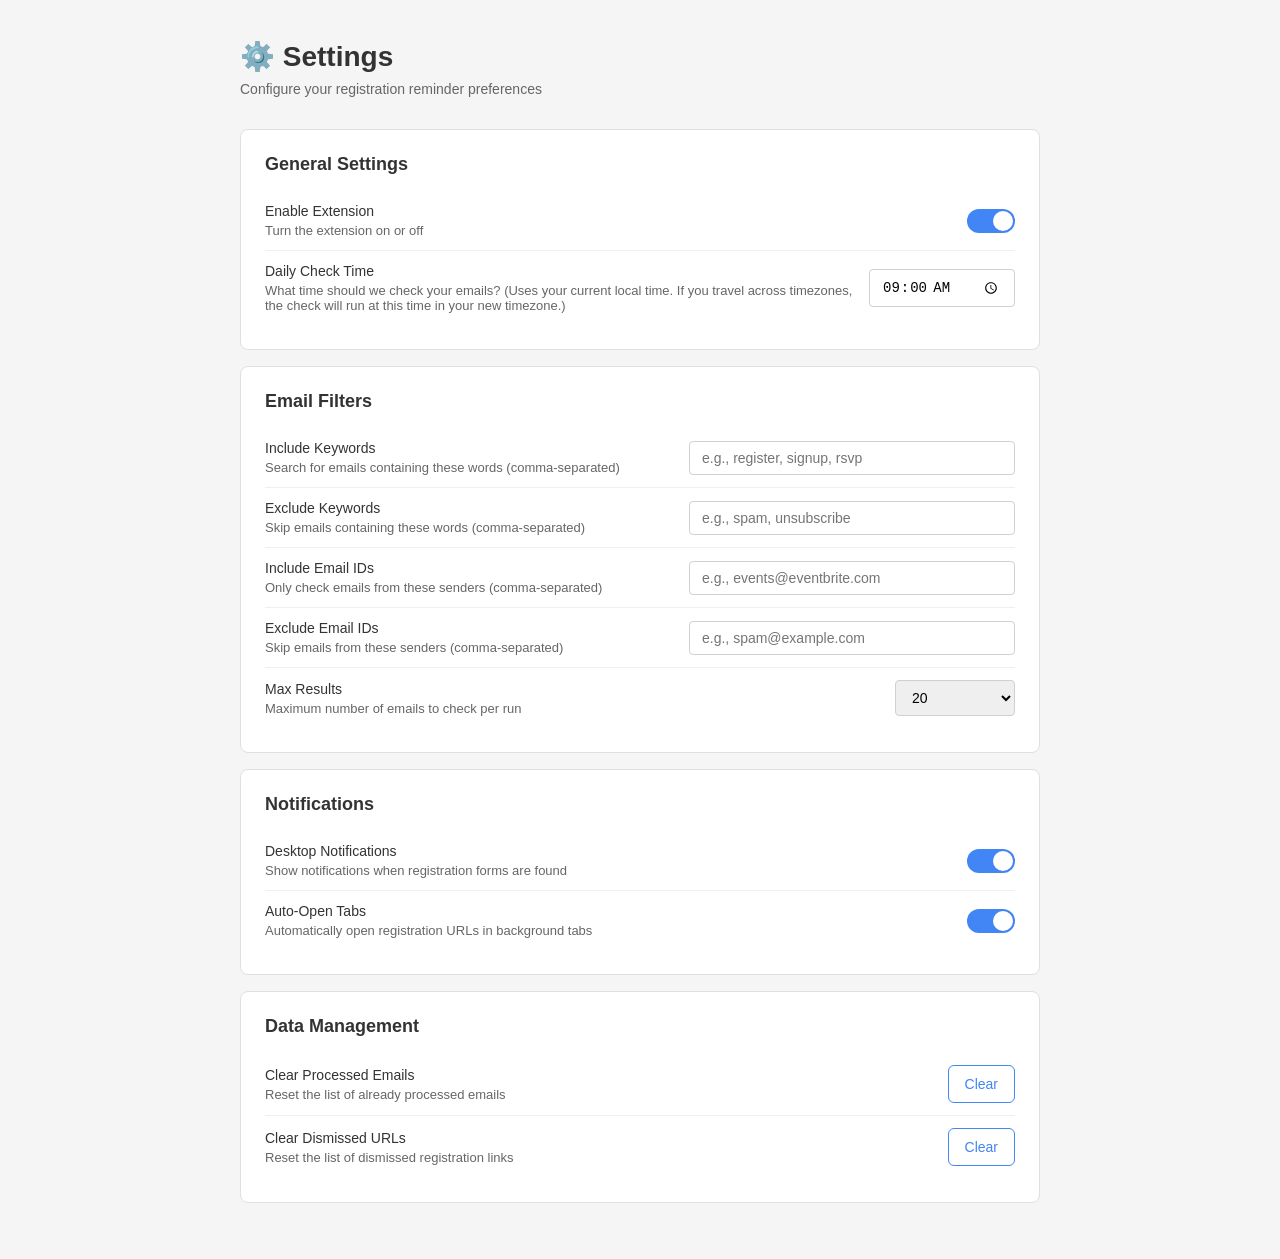
==== options.html @ 47d5550c "Initial Commit: EventPing Extension" ====
<!DOCTYPE html>
<html lang="en">
<head>
  <meta charset="UTF-8">
  <meta name="viewport" content="width=device-width, initial-scale=1.0">
  <title>EventPing - Settings</title>
  <link rel="stylesheet" href="styles.css">
  <style>
    body {
      padding: 40px;
      max-width: 800px;
      margin: 0 auto;
    }
    .settings-header {
      margin-bottom: 32px;
    }
    .settings-header h1 {
      margin: 0 0 8px 0;
      font-size: 28px;
      color: #333;
    }
    .settings-header p {
      margin: 0;
      color: #666;
    }
    .setting-group {
      background: white;
      padding: 24px;
      border-radius: 8px;
      margin-bottom: 16px;
      border: 1px solid #e0e0e0;
    }
    .setting-group h2 {
      margin: 0 0 16px 0;
      font-size: 18px;
      color: #333;
    }
    .setting-row {
      display: flex;
      justify-content: space-between;
      align-items: center;
      padding: 12px 0;
      border-bottom: 1px solid #f0f0f0;
    }
    .setting-row:last-child {
      border-bottom: none;
    }
    .setting-label {
      flex: 1;
    }
    .setting-label h3 {
      margin: 0 0 4px 0;
      font-size: 14px;
      font-weight: 500;
      color: #333;
    }
    .setting-label p {
      margin: 0;
      font-size: 13px;
      color: #666;
    }
    .setting-control {
      margin-left: 16px;
    }
    input[type="time"],
    input[type="text"],
    select {
      padding: 8px 12px;
      border: 1px solid #d0d0d0;
      border-radius: 4px;
      font-size: 14px;
      min-width: 120px;
    }
    .toggle-switch {
      position: relative;
      width: 48px;
      height: 24px;
      background: #ccc;
      border-radius: 12px;
      cursor: pointer;
      transition: background 0.3s;
    }
    .toggle-switch.active {
      background: #4285f4;
    }
    .toggle-switch::after {
      content: '';
      position: absolute;
      top: 2px;
      left: 2px;
      width: 20px;
      height: 20px;
      background: white;
      border-radius: 50%;
      transition: left 0.3s;
    }
    .toggle-switch.active::after {
      left: 26px;
    }
    .save-notice {
      position: fixed;
      bottom: 24px;
      right: 24px;
      background: #34a853;
      color: white;
      padding: 12px 24px;
      border-radius: 6px;
      box-shadow: 0 4px 12px rgba(0, 0, 0, 0.15);
      opacity: 0;
      transform: translateY(20px);
      transition: all 0.3s;
      pointer-events: none;
    }
    .save-notice.show {
      opacity: 1;
      transform: translateY(0);
    }
  </style>
</head>
<body>
  <div class="settings-header">
    <h1>⚙️ Settings</h1>
    <p>Configure your registration reminder preferences</p>
  </div>

  <div class="setting-group">
    <h2>General Settings</h2>

    <div class="setting-row">
      <div class="setting-label">
        <h3>Enable Extension</h3>
        <p>Turn the extension on or off</p>
      </div>
      <div class="setting-control">
        <div id="enabledToggle" class="toggle-switch active"></div>
      </div>
    </div>

    <div class="setting-row">
      <div class="setting-label">
        <h3>Daily Check Time</h3>
        <p>What time should we check your emails? (Uses your current local time. If you travel across timezones, the check will run at this time in your new timezone.)</p>
      </div>
      <div class="setting-control">
        <input type="time" id="checkTime" value="09:00">
      </div>
    </div>
  </div>

  <div class="setting-group">
    <h2>Email Filters</h2>

    <div class="setting-row">
      <div class="setting-label">
        <h3>Include Keywords</h3>
        <p>Search for emails containing these words (comma-separated)</p>
      </div>
      <div class="setting-control">
        <input type="text" id="includeKeywords" placeholder="e.g., register, signup, rsvp" style="min-width: 300px;">
      </div>
    </div>

    <div class="setting-row">
      <div class="setting-label">
        <h3>Exclude Keywords</h3>
        <p>Skip emails containing these words (comma-separated)</p>
      </div>
      <div class="setting-control">
        <input type="text" id="excludeKeywords" placeholder="e.g., spam, unsubscribe" style="min-width: 300px;">
      </div>
    </div>

    <div class="setting-row">
      <div class="setting-label">
        <h3>Include Email IDs</h3>
        <p>Only check emails from these senders (comma-separated)</p>
      </div>
      <div class="setting-control">
        <input type="text" id="includeEmails" placeholder="e.g., events@eventbrite.com" style="min-width: 300px;">
      </div>
    </div>

    <div class="setting-row">
      <div class="setting-label">
        <h3>Exclude Email IDs</h3>
        <p>Skip emails from these senders (comma-separated)</p>
      </div>
      <div class="setting-control">
        <input type="text" id="excludeEmails" placeholder="e.g., spam@example.com" style="min-width: 300px;">
      </div>
    </div>

    <div class="setting-row">
      <div class="setting-label">
        <h3>Max Results</h3>
        <p>Maximum number of emails to check per run</p>
      </div>
      <div class="setting-control">
        <select id="maxResults">
          <option value="10">10</option>
          <option value="20" selected>20</option>
          <option value="50">50</option>
          <option value="100">100</option>
        </select>
      </div>
    </div>
  </div>

  <div class="setting-group">
    <h2>Notifications</h2>

    <div class="setting-row">
      <div class="setting-label">
        <h3>Desktop Notifications</h3>
        <p>Show notifications when registration forms are found</p>
      </div>
      <div class="setting-control">
        <div id="notificationsToggle" class="toggle-switch active"></div>
      </div>
    </div>

    <div class="setting-row">
      <div class="setting-label">
        <h3>Auto-Open Tabs</h3>
        <p>Automatically open registration URLs in background tabs</p>
      </div>
      <div class="setting-control">
        <div id="autoOpenToggle" class="toggle-switch active"></div>
      </div>
    </div>
  </div>

  <div class="setting-group">
    <h2>Data Management</h2>

    <div class="setting-row">
      <div class="setting-label">
        <h3>Clear Processed Emails</h3>
        <p>Reset the list of already processed emails</p>
      </div>
      <div class="setting-control">
        <button id="clearProcessed" class="btn btn-secondary">Clear</button>
      </div>
    </div>

    <div class="setting-row">
      <div class="setting-label">
        <h3>Clear Dismissed URLs</h3>
        <p>Reset the list of dismissed registration links</p>
      </div>
      <div class="setting-control">
        <button id="clearDismissed" class="btn btn-secondary">Clear</button>
      </div>
    </div>
  </div>

  <div class="save-notice" id="saveNotice">
    Settings saved ✓
  </div>

  <script src="options.js"></script>
</body>
</html>
---- styles.css ----
body {
  margin: 0;
  padding: 0;
  font-family: -apple-system, BlinkMacSystemFont, 'Segoe UI', Roboto, 'Helvetica Neue', Arial, sans-serif;
  font-size: 14px;
  color: #333;
  background: #f5f5f5;
  min-width: 400px;
}

.container {
  max-width: 500px;
  background: white;
  box-shadow: 0 2px 8px rgba(0, 0, 0, 0.1);
}

header {
  background: linear-gradient(135deg, #4285f4 0%, #356abc 100%);
  color: white;
  padding: 16px 20px;
  border-bottom: 1px solid rgba(0, 0, 0, 0.1);
  display: flex;
  align-items: center;
  gap: 12px;
}

header .header-logo {
  width: 32px;
  height: 32px;
  object-fit: contain;
}

header h1 {
  margin: 0;
  font-size: 18px;
  font-weight: 500;
}

.status {
  display: flex;
  justify-content: space-between;
  padding: 16px 20px;
  background: #f8f9fa;
  border-bottom: 1px solid #e0e0e0;
}

.status-item {
  display: flex;
  align-items: center;
  gap: 8px;
}

.status-item .label {
  font-weight: 500;
  color: #666;
}

.status-item .value {
  color: #333;
}

.value.status-active {
  color: #34a853;
  font-weight: 500;
}

.value.status-disabled {
  color: #ea4335;
  font-weight: 500;
}

.actions {
  display: flex;
  gap: 12px;
  padding: 16px 20px;
  border-bottom: 1px solid #e0e0e0;
}

.btn {
  flex: 1;
  padding: 10px 16px;
  border: none;
  border-radius: 6px;
  font-size: 14px;
  font-weight: 500;
  cursor: pointer;
  transition: all 0.2s;
}

.btn:disabled {
  opacity: 0.6;
  cursor: not-allowed;
}

.btn-primary {
  background: #4285f4;
  color: white;
}

.btn-primary:hover:not(:disabled) {
  background: #357ae8;
}

.btn-secondary {
  background: white;
  color: #4285f4;
  border: 1px solid #4285f4;
}

.btn-secondary:hover:not(:disabled) {
  background: #f0f4ff;
}

.section {
  padding: 16px 20px;
  border-bottom: 1px solid #e0e0e0;
}

.section:last-child {
  border-bottom: none;
}

.section h2 {
  margin: 0 0 12px 0;
  font-size: 14px;
  font-weight: 600;
  color: #666;
  text-transform: uppercase;
  letter-spacing: 0.5px;
}

.registration-list {
  display: flex;
  flex-direction: column;
  gap: 8px;
}

.registration-item {
  display: flex;
  justify-content: space-between;
  align-items: center;
  padding: 12px;
  background: #f8f9fa;
  border-radius: 8px;
  border: 1px solid #e0e0e0;
  transition: all 0.2s;
}

.registration-item:hover {
  background: #f0f2f5;
  border-color: #d0d0d0;
}

.item-content {
  flex: 1;
  min-width: 0;
}

.item-title {
  font-weight: 500;
  color: #333;
  margin-bottom: 4px;
  overflow: hidden;
  text-overflow: ellipsis;
  white-space: nowrap;
}

.item-url {
  font-size: 12px;
  color: #4285f4;
  text-decoration: none;
  display: block;
  overflow: hidden;
  text-overflow: ellipsis;
  white-space: nowrap;
}

.item-url:hover {
  text-decoration: underline;
}

.item-meta {
  font-size: 11px;
  color: #999;
  margin-top: 4px;
}

.item-actions {
  display: flex;
  gap: 8px;
  margin-left: 12px;
}

.btn-icon {
  width: 32px;
  height: 32px;
  padding: 0;
  border: none;
  background: white;
  border-radius: 4px;
  cursor: pointer;
  font-size: 16px;
  transition: all 0.2s;
  display: flex;
  align-items: center;
  justify-content: center;
}

.btn-icon:hover {
  background: #e8f0fe;
}

.btn-dismiss:hover {
  background: #fce8e6;
}

.empty-state {
  text-align: center;
  color: #999;
  padding: 24px;
  font-size: 13px;
}
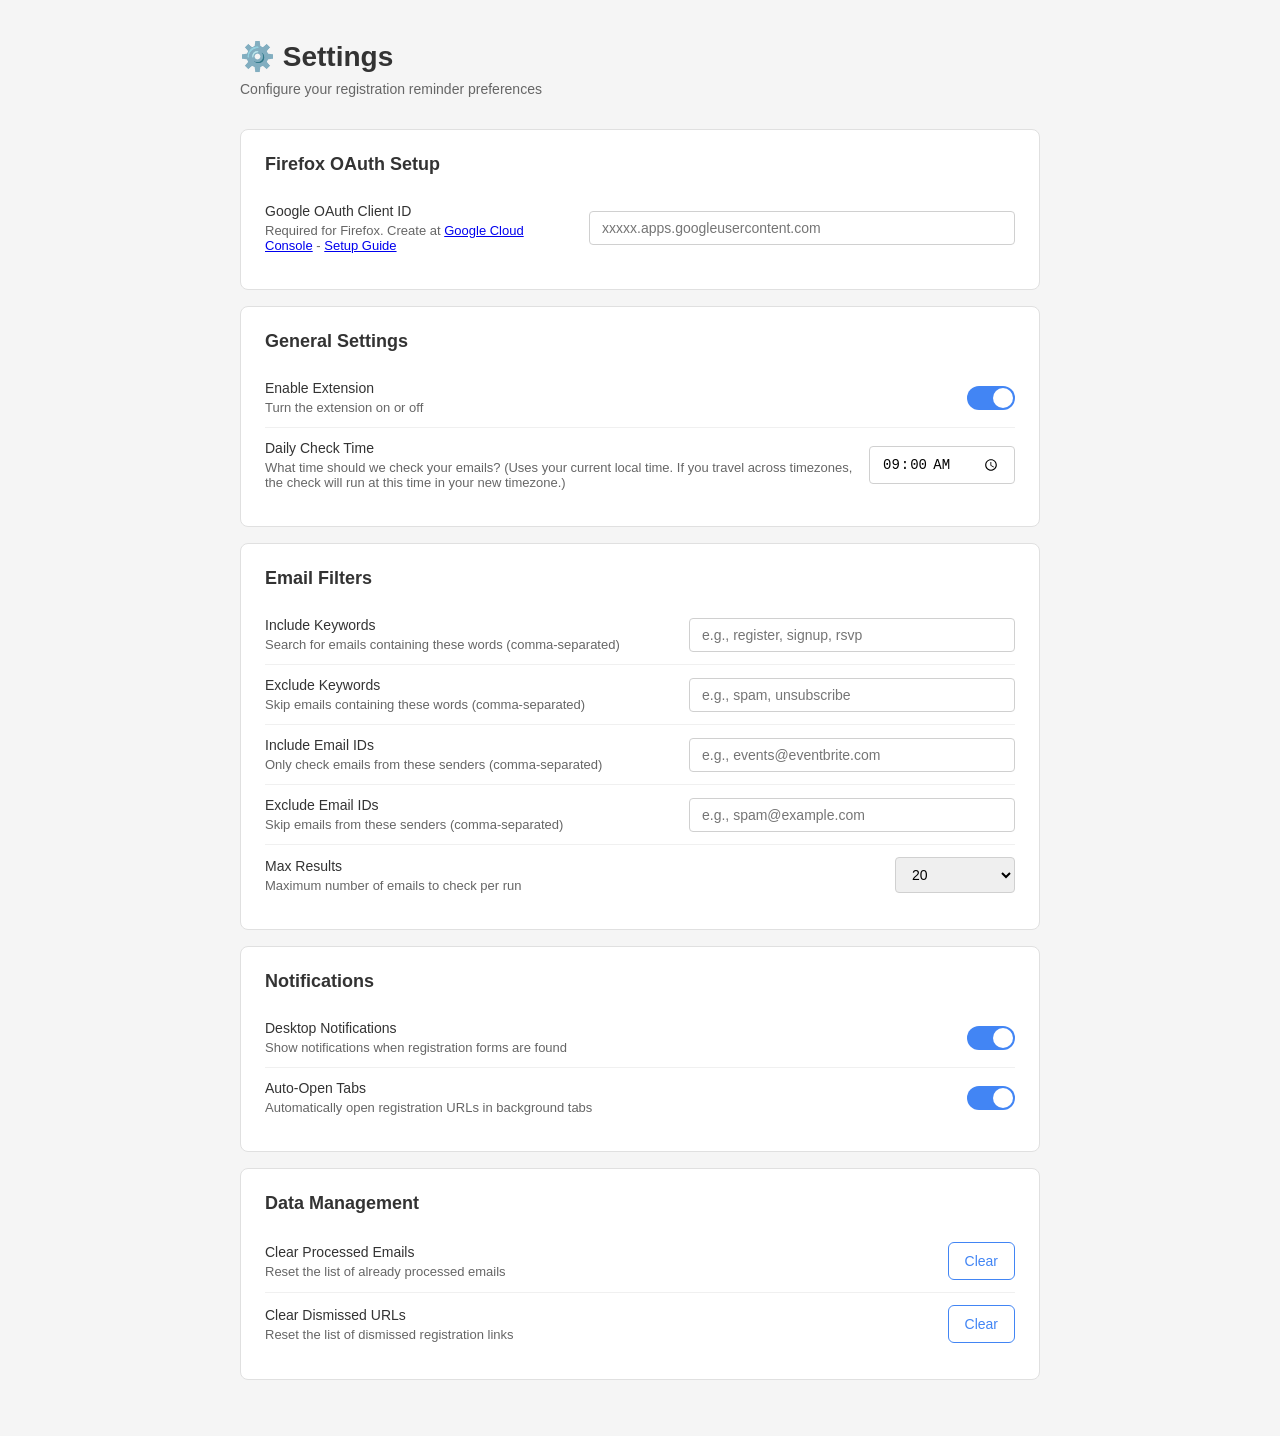
==== commit e684b388: "Add Firefox support and package scripts - Firefox OAuth with user-provided Client ID - Build/package" ====
--- a/options.html
+++ b/options.html
@@ -124,6 +124,20 @@
   </div>
 
   <div class="setting-group">
+    <h2>Firefox OAuth Setup</h2>
+
+    <div class="setting-row">
+      <div class="setting-label">
+        <h3>Google OAuth Client ID</h3>
+        <p>Required for Firefox. Create at <a href="https://console.cloud.google.com" target="_blank">Google Cloud Console</a> - <a href="https://github.com/devppratik/extension-email-register/blob/main/SETUP.FIREFOX.md" target="_blank">Setup Guide</a></p>
+      </div>
+      <div class="setting-control">
+        <input type="text" id="clientId" placeholder="xxxxx.apps.googleusercontent.com" style="min-width: 400px;">
+      </div>
+    </div>
+  </div>
+
+  <div class="setting-group">
     <h2>General Settings</h2>
 
     <div class="setting-row">
